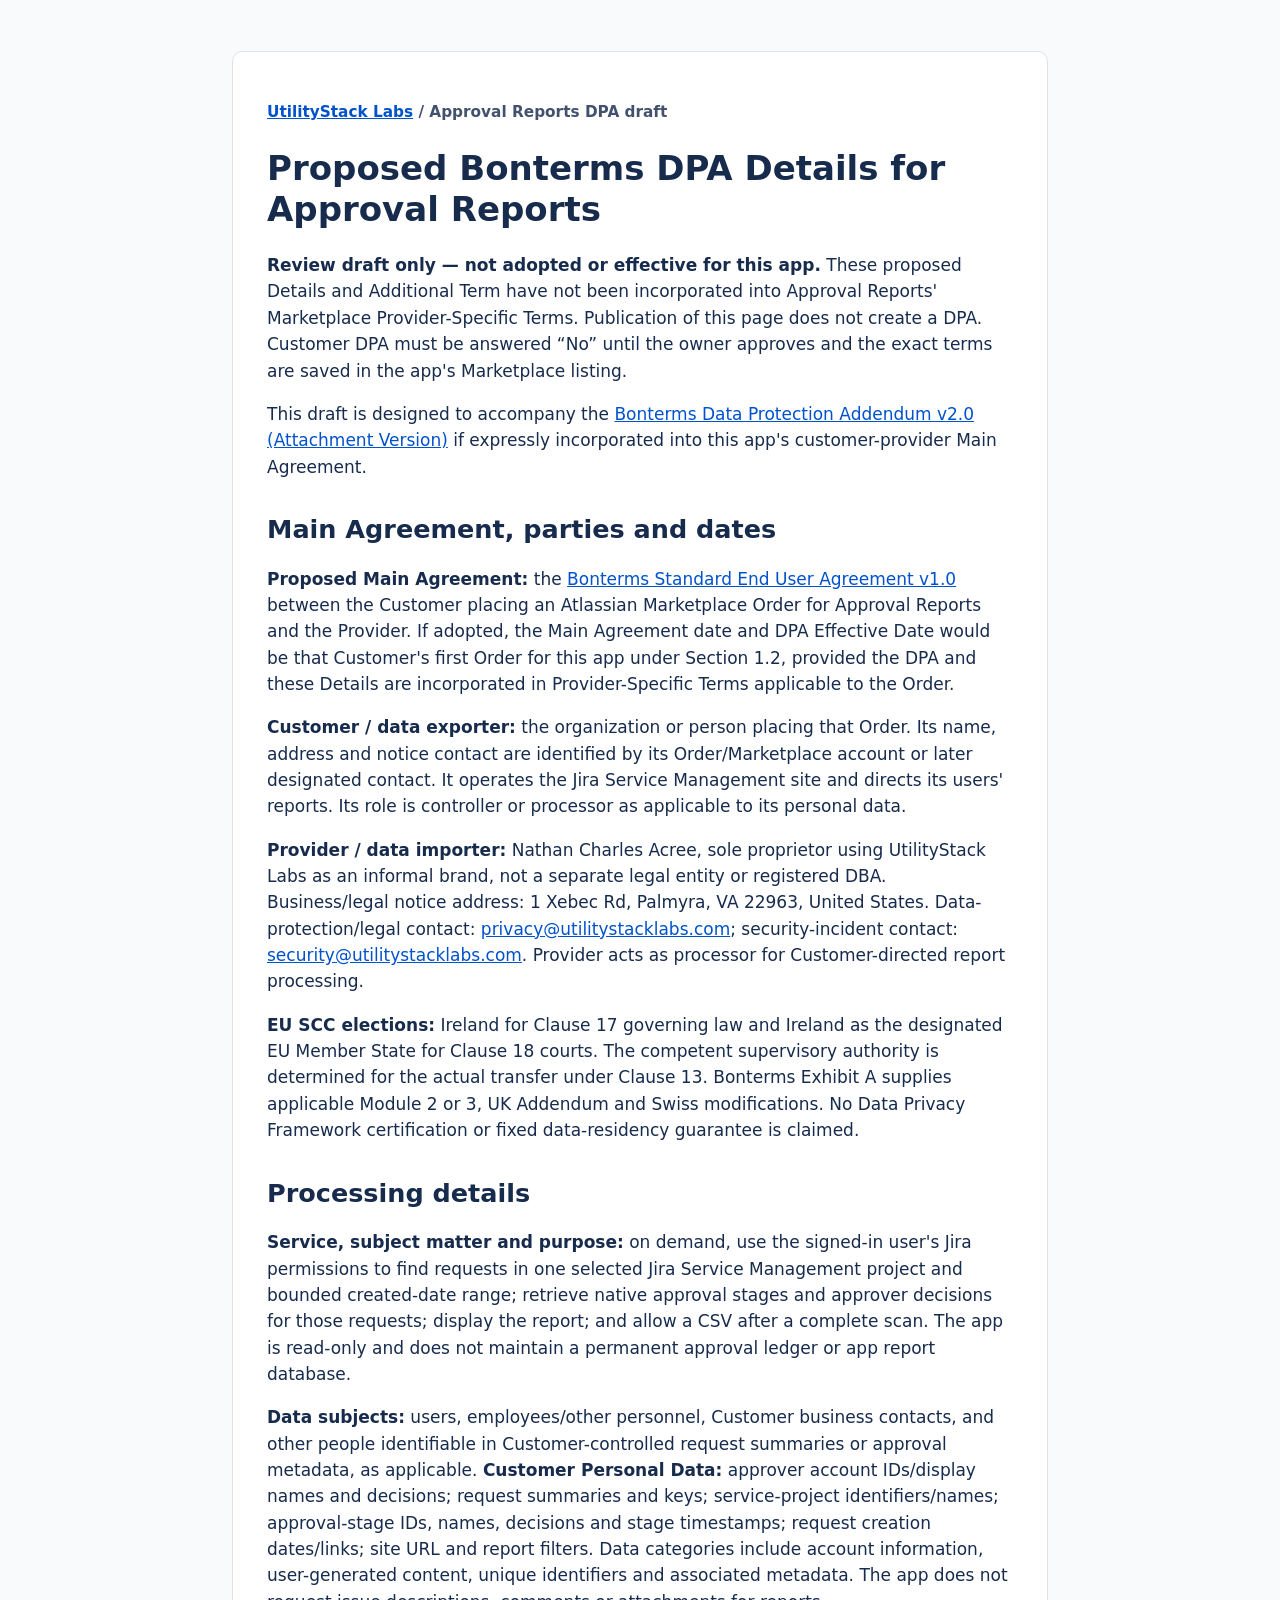
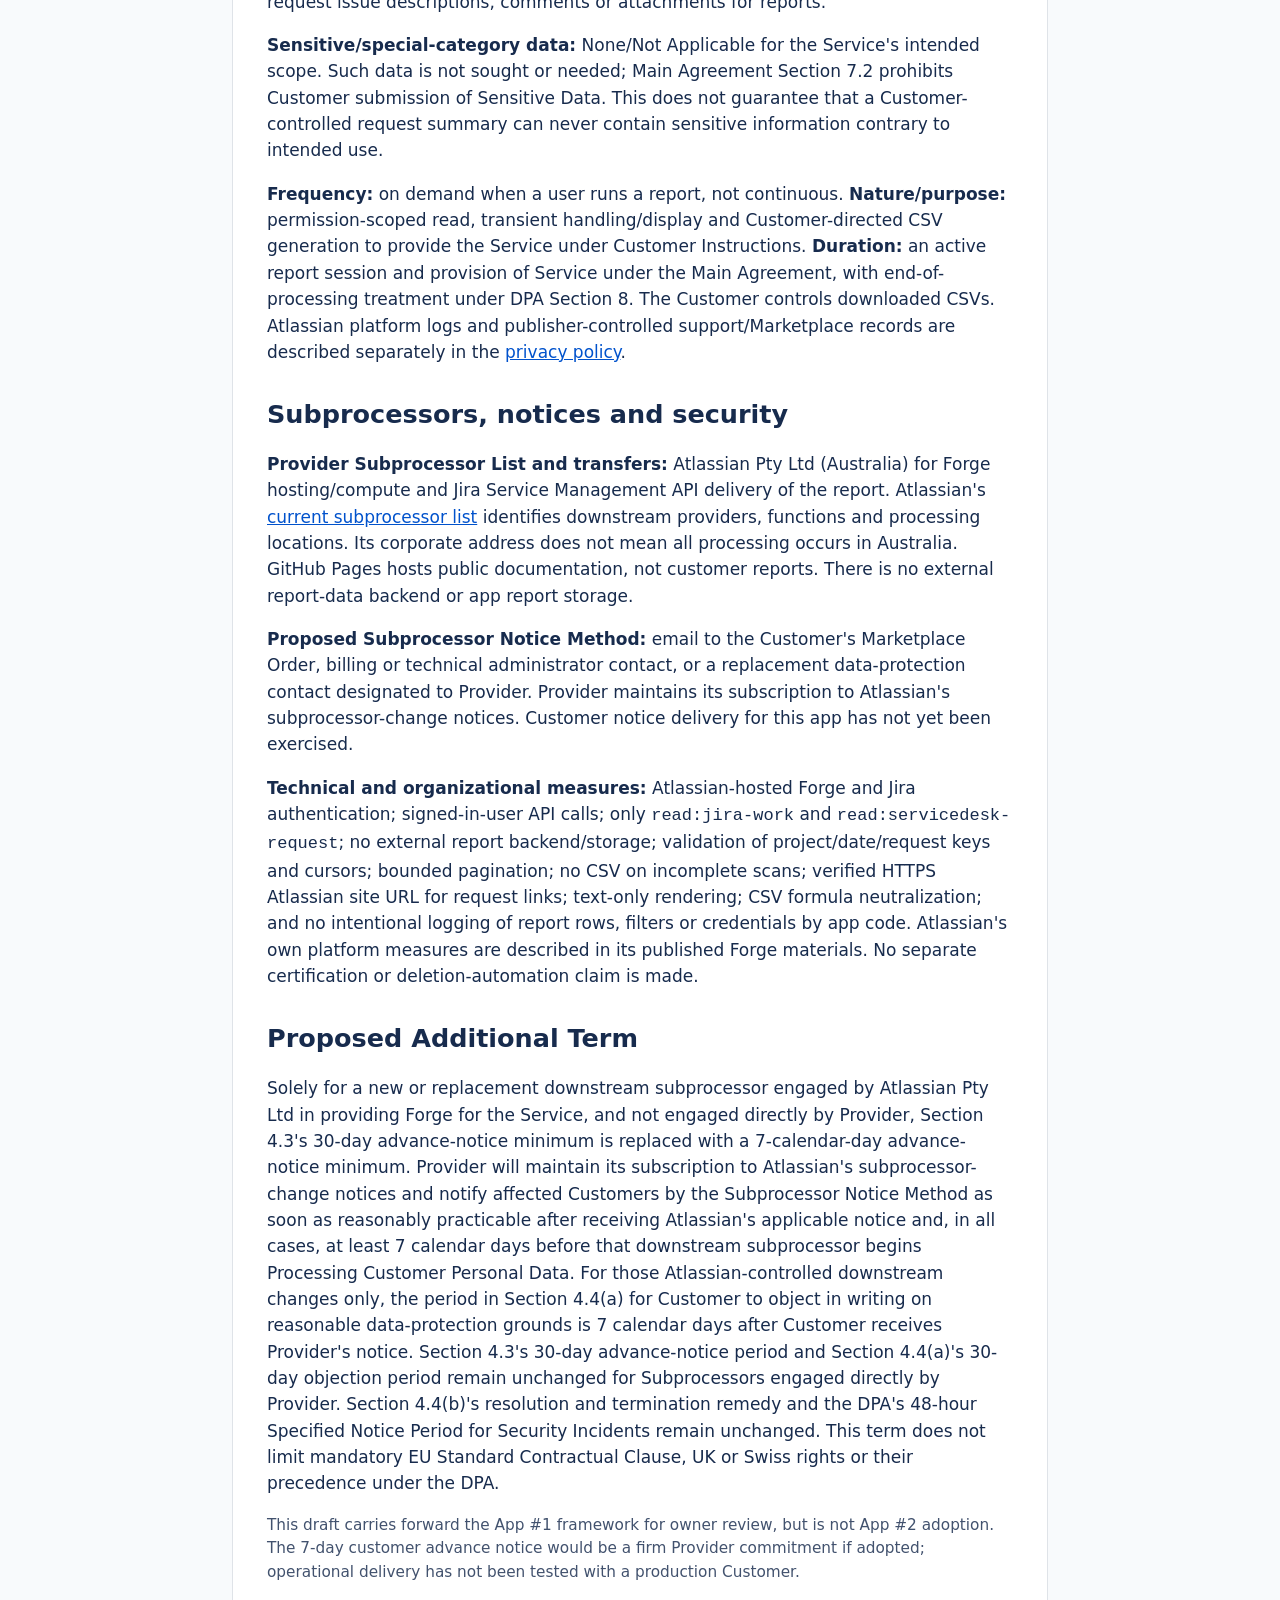
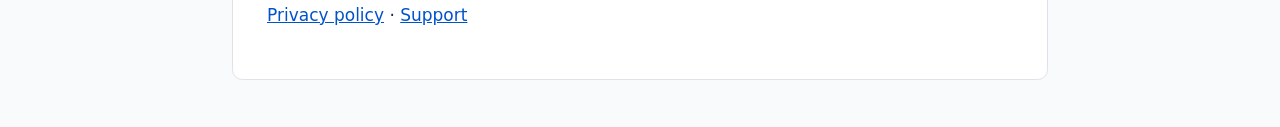
==== approval-reports-dpa.html @ 7694401a "Add Approval Reports support and legal drafts" ====
<!doctype html>
<html lang="en">
<head>
  <meta charset="utf-8">
  <meta name="viewport" content="width=device-width, initial-scale=1">
  <title>Proposed DPA Details — Approval Reports for Jira Service Management</title>
  <link rel="stylesheet" href="style.css">
</head>
<body>
  <main>
    <p class="eyebrow"><a href="index.html">UtilityStack Labs</a> / Approval Reports DPA draft</p>
    <h1>Proposed Bonterms DPA Details for Approval Reports</h1>
    <p><strong>Review draft only — not adopted or effective for this app.</strong> These proposed Details and Additional Term have not been incorporated into Approval Reports' Marketplace Provider-Specific Terms. Publication of this page does not create a DPA. Customer DPA must be answered “No” until the owner approves and the exact terms are saved in the app's Marketplace listing.</p>
    <p>This draft is designed to accompany the <a href="https://bonterms.com/standard/dpa-v2-attachment-version">Bonterms Data Protection Addendum v2.0 (Attachment Version)</a> if expressly incorporated into this app's customer-provider Main Agreement.</p>
    <h2>Main Agreement, parties and dates</h2>
    <p><strong>Proposed Main Agreement:</strong> the <a href="https://www.atlassian.com/licensing/marketplace/end-user-agreement-v1">Bonterms Standard End User Agreement v1.0</a> between the Customer placing an Atlassian Marketplace Order for Approval Reports and the Provider. If adopted, the Main Agreement date and DPA Effective Date would be that Customer's first Order for this app under Section 1.2, provided the DPA and these Details are incorporated in Provider-Specific Terms applicable to the Order.</p>
    <p><strong>Customer / data exporter:</strong> the organization or person placing that Order. Its name, address and notice contact are identified by its Order/Marketplace account or later designated contact. It operates the Jira Service Management site and directs its users' reports. Its role is controller or processor as applicable to its personal data.</p>
    <p><strong>Provider / data importer:</strong> Nathan Charles Acree, sole proprietor using UtilityStack Labs as an informal brand, not a separate legal entity or registered DBA. Business/legal notice address: 1 Xebec Rd, Palmyra, VA 22963, United States. Data-protection/legal contact: <a href="mailto:privacy@utilitystacklabs.com">privacy@utilitystacklabs.com</a>; security-incident contact: <a href="mailto:security@utilitystacklabs.com">security@utilitystacklabs.com</a>. Provider acts as processor for Customer-directed report processing.</p>
    <p><strong>EU SCC elections:</strong> Ireland for Clause 17 governing law and Ireland as the designated EU Member State for Clause 18 courts. The competent supervisory authority is determined for the actual transfer under Clause 13. Bonterms Exhibit A supplies applicable Module 2 or 3, UK Addendum and Swiss modifications. No Data Privacy Framework certification or fixed data-residency guarantee is claimed.</p>
    <h2>Processing details</h2>
    <p><strong>Service, subject matter and purpose:</strong> on demand, use the signed-in user's Jira permissions to find requests in one selected Jira Service Management project and bounded created-date range; retrieve native approval stages and approver decisions for those requests; display the report; and allow a CSV after a complete scan. The app is read-only and does not maintain a permanent approval ledger or app report database.</p>
    <p><strong>Data subjects:</strong> users, employees/other personnel, Customer business contacts, and other people identifiable in Customer-controlled request summaries or approval metadata, as applicable. <strong>Customer Personal Data:</strong> approver account IDs/display names and decisions; request summaries and keys; service-project identifiers/names; approval-stage IDs, names, decisions and stage timestamps; request creation dates/links; site URL and report filters. Data categories include account information, user-generated content, unique identifiers and associated metadata. The app does not request issue descriptions, comments or attachments for reports.</p>
    <p><strong>Sensitive/special-category data:</strong> None/Not Applicable for the Service's intended scope. Such data is not sought or needed; Main Agreement Section 7.2 prohibits Customer submission of Sensitive Data. This does not guarantee that a Customer-controlled request summary can never contain sensitive information contrary to intended use.</p>
    <p><strong>Frequency:</strong> on demand when a user runs a report, not continuous. <strong>Nature/purpose:</strong> permission-scoped read, transient handling/display and Customer-directed CSV generation to provide the Service under Customer Instructions. <strong>Duration:</strong> an active report session and provision of Service under the Main Agreement, with end-of-processing treatment under DPA Section 8. The Customer controls downloaded CSVs. Atlassian platform logs and publisher-controlled support/Marketplace records are described separately in the <a href="approval-reports-privacy.html">privacy policy</a>.</p>
    <h2>Subprocessors, notices and security</h2>
    <p><strong>Provider Subprocessor List and transfers:</strong> Atlassian Pty Ltd (Australia) for Forge hosting/compute and Jira Service Management API delivery of the report. Atlassian's <a href="https://www.atlassian.com/legal/sub-processors">current subprocessor list</a> identifies downstream providers, functions and processing locations. Its corporate address does not mean all processing occurs in Australia. GitHub Pages hosts public documentation, not customer reports. There is no external report-data backend or app report storage.</p>
    <p><strong>Proposed Subprocessor Notice Method:</strong> email to the Customer's Marketplace Order, billing or technical administrator contact, or a replacement data-protection contact designated to Provider. Provider maintains its subscription to Atlassian's subprocessor-change notices. Customer notice delivery for this app has not yet been exercised.</p>
    <p><strong>Technical and organizational measures:</strong> Atlassian-hosted Forge and Jira authentication; signed-in-user API calls; only <code>read:jira-work</code> and <code>read:servicedesk-request</code>; no external report backend/storage; validation of project/date/request keys and cursors; bounded pagination; no CSV on incomplete scans; verified HTTPS Atlassian site URL for request links; text-only rendering; CSV formula neutralization; and no intentional logging of report rows, filters or credentials by app code. Atlassian's own platform measures are described in its published Forge materials. No separate certification or deletion-automation claim is made.</p>
    <h2>Proposed Additional Term</h2>
    <p>Solely for a new or replacement downstream subprocessor engaged by Atlassian Pty Ltd in providing Forge for the Service, and not engaged directly by Provider, Section 4.3's 30-day advance-notice minimum is replaced with a 7-calendar-day advance-notice minimum. Provider will maintain its subscription to Atlassian's subprocessor-change notices and notify affected Customers by the Subprocessor Notice Method as soon as reasonably practicable after receiving Atlassian's applicable notice and, in all cases, at least 7 calendar days before that downstream subprocessor begins Processing Customer Personal Data. For those Atlassian-controlled downstream changes only, the period in Section 4.4(a) for Customer to object in writing on reasonable data-protection grounds is 7 calendar days after Customer receives Provider's notice. Section 4.3's 30-day advance-notice period and Section 4.4(a)'s 30-day objection period remain unchanged for Subprocessors engaged directly by Provider. Section 4.4(b)'s resolution and termination remedy and the DPA's 48-hour Specified Notice Period for Security Incidents remain unchanged. This term does not limit mandatory EU Standard Contractual Clause, UK or Swiss rights or their precedence under the DPA.</p>
    <p class="note">This draft carries forward the App #1 framework for owner review, but is not App #2 adoption. The 7-day customer advance notice would be a firm Provider commitment if adopted; operational delivery has not been tested with a production Customer.</p>
    <p><a href="approval-reports-privacy.html">Privacy policy</a> · <a href="approval-reports-support.html">Support</a></p>
  </main>
</body>
</html>
---- style.css ----
:root { color-scheme: light; font: 17px/1.55 system-ui, sans-serif; color: #172b4d; background: #f8fafc; }
* { box-sizing: border-box; }
body { margin: 0; }
main { max-width: 48rem; margin: 3rem auto; padding: 2rem; background: white; border: 1px solid #dfe3e8; border-radius: .6rem; }
h1, h2 { line-height: 1.2; }
h2 { margin-top: 2rem; }
a { color: #0052cc; }
nav { display: flex; flex-wrap: wrap; gap: 1rem; margin-top: 2rem; }
.eyebrow { color: #42526e; font-size: .9rem; font-weight: 700; }
.note { color: #42526e; font-size: .9rem; }
@media (max-width: 52rem) { main { margin: 0; padding: 1.5rem; border: 0; border-radius: 0; } }
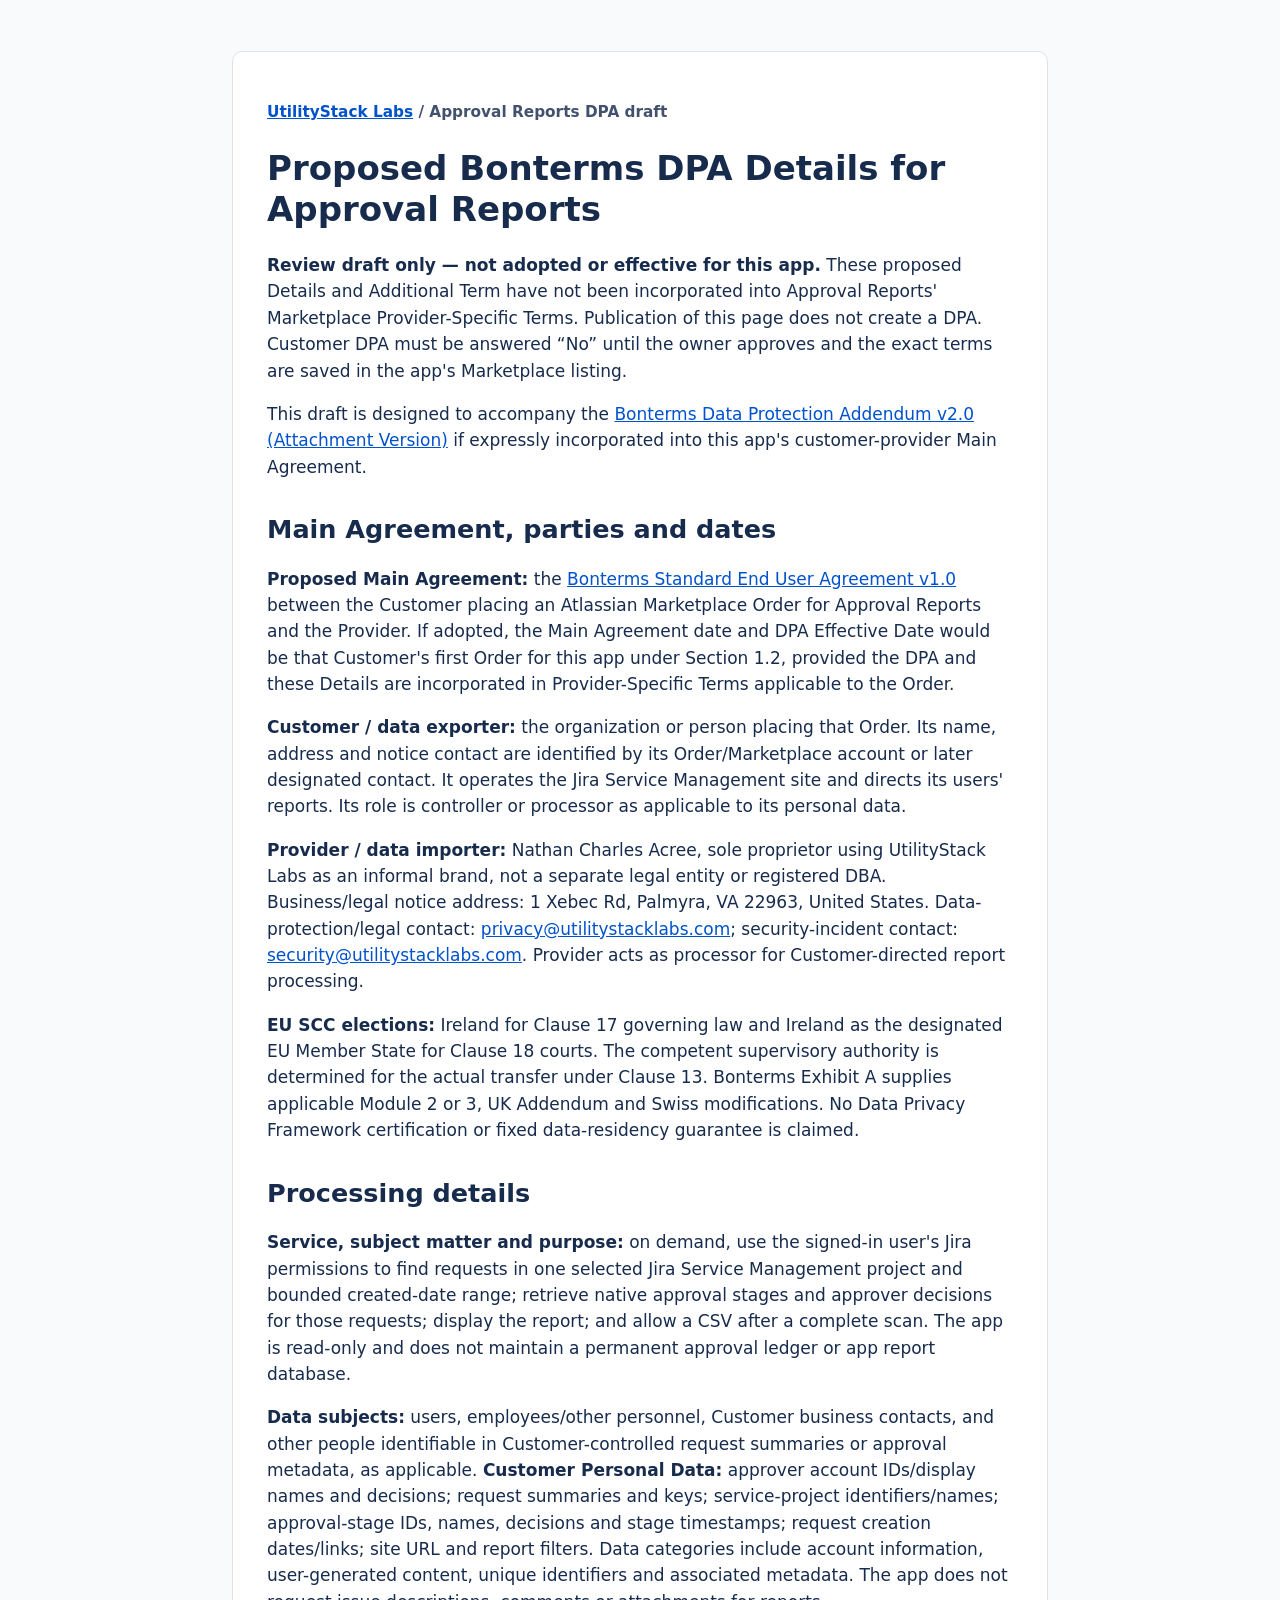
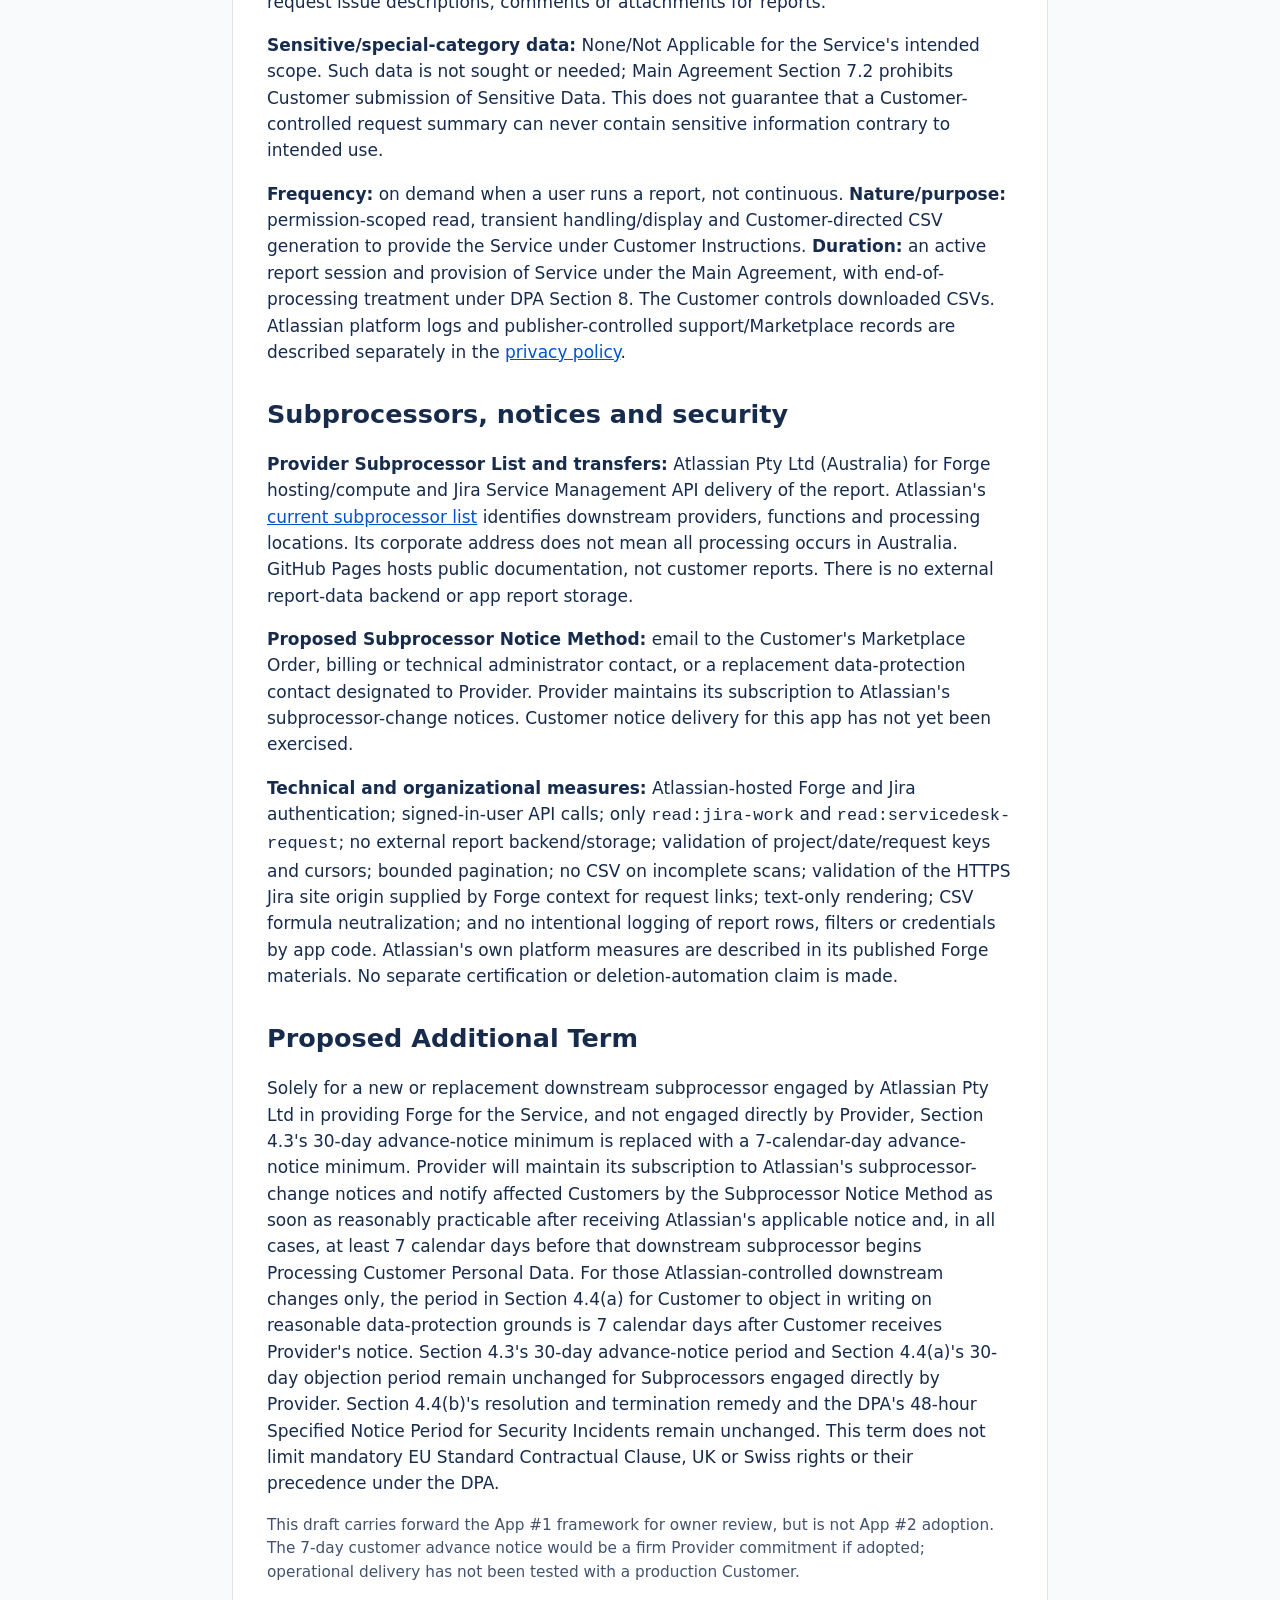
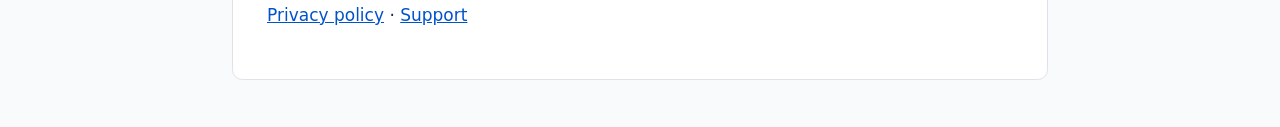
==== commit 9df9311d: "Align proposed DPA site-origin description" ====
--- a/approval-reports-dpa.html
+++ b/approval-reports-dpa.html
@@ -25,7 +25,7 @@
     <h2>Subprocessors, notices and security</h2>
     <p><strong>Provider Subprocessor List and transfers:</strong> Atlassian Pty Ltd (Australia) for Forge hosting/compute and Jira Service Management API delivery of the report. Atlassian's <a href="https://www.atlassian.com/legal/sub-processors">current subprocessor list</a> identifies downstream providers, functions and processing locations. Its corporate address does not mean all processing occurs in Australia. GitHub Pages hosts public documentation, not customer reports. There is no external report-data backend or app report storage.</p>
     <p><strong>Proposed Subprocessor Notice Method:</strong> email to the Customer's Marketplace Order, billing or technical administrator contact, or a replacement data-protection contact designated to Provider. Provider maintains its subscription to Atlassian's subprocessor-change notices. Customer notice delivery for this app has not yet been exercised.</p>
-    <p><strong>Technical and organizational measures:</strong> Atlassian-hosted Forge and Jira authentication; signed-in-user API calls; only <code>read:jira-work</code> and <code>read:servicedesk-request</code>; no external report backend/storage; validation of project/date/request keys and cursors; bounded pagination; no CSV on incomplete scans; verified HTTPS Atlassian site URL for request links; text-only rendering; CSV formula neutralization; and no intentional logging of report rows, filters or credentials by app code. Atlassian's own platform measures are described in its published Forge materials. No separate certification or deletion-automation claim is made.</p>
+    <p><strong>Technical and organizational measures:</strong> Atlassian-hosted Forge and Jira authentication; signed-in-user API calls; only <code>read:jira-work</code> and <code>read:servicedesk-request</code>; no external report backend/storage; validation of project/date/request keys and cursors; bounded pagination; no CSV on incomplete scans; validation of the HTTPS Jira site origin supplied by Forge context for request links; text-only rendering; CSV formula neutralization; and no intentional logging of report rows, filters or credentials by app code. Atlassian's own platform measures are described in its published Forge materials. No separate certification or deletion-automation claim is made.</p>
     <h2>Proposed Additional Term</h2>
     <p>Solely for a new or replacement downstream subprocessor engaged by Atlassian Pty Ltd in providing Forge for the Service, and not engaged directly by Provider, Section 4.3's 30-day advance-notice minimum is replaced with a 7-calendar-day advance-notice minimum. Provider will maintain its subscription to Atlassian's subprocessor-change notices and notify affected Customers by the Subprocessor Notice Method as soon as reasonably practicable after receiving Atlassian's applicable notice and, in all cases, at least 7 calendar days before that downstream subprocessor begins Processing Customer Personal Data. For those Atlassian-controlled downstream changes only, the period in Section 4.4(a) for Customer to object in writing on reasonable data-protection grounds is 7 calendar days after Customer receives Provider's notice. Section 4.3's 30-day advance-notice period and Section 4.4(a)'s 30-day objection period remain unchanged for Subprocessors engaged directly by Provider. Section 4.4(b)'s resolution and termination remedy and the DPA's 48-hour Specified Notice Period for Security Incidents remain unchanged. This term does not limit mandatory EU Standard Contractual Clause, UK or Swiss rights or their precedence under the DPA.</p>
     <p class="note">This draft carries forward the App #1 framework for owner review, but is not App #2 adoption. The 7-day customer advance notice would be a firm Provider commitment if adopted; operational delivery has not been tested with a production Customer.</p>
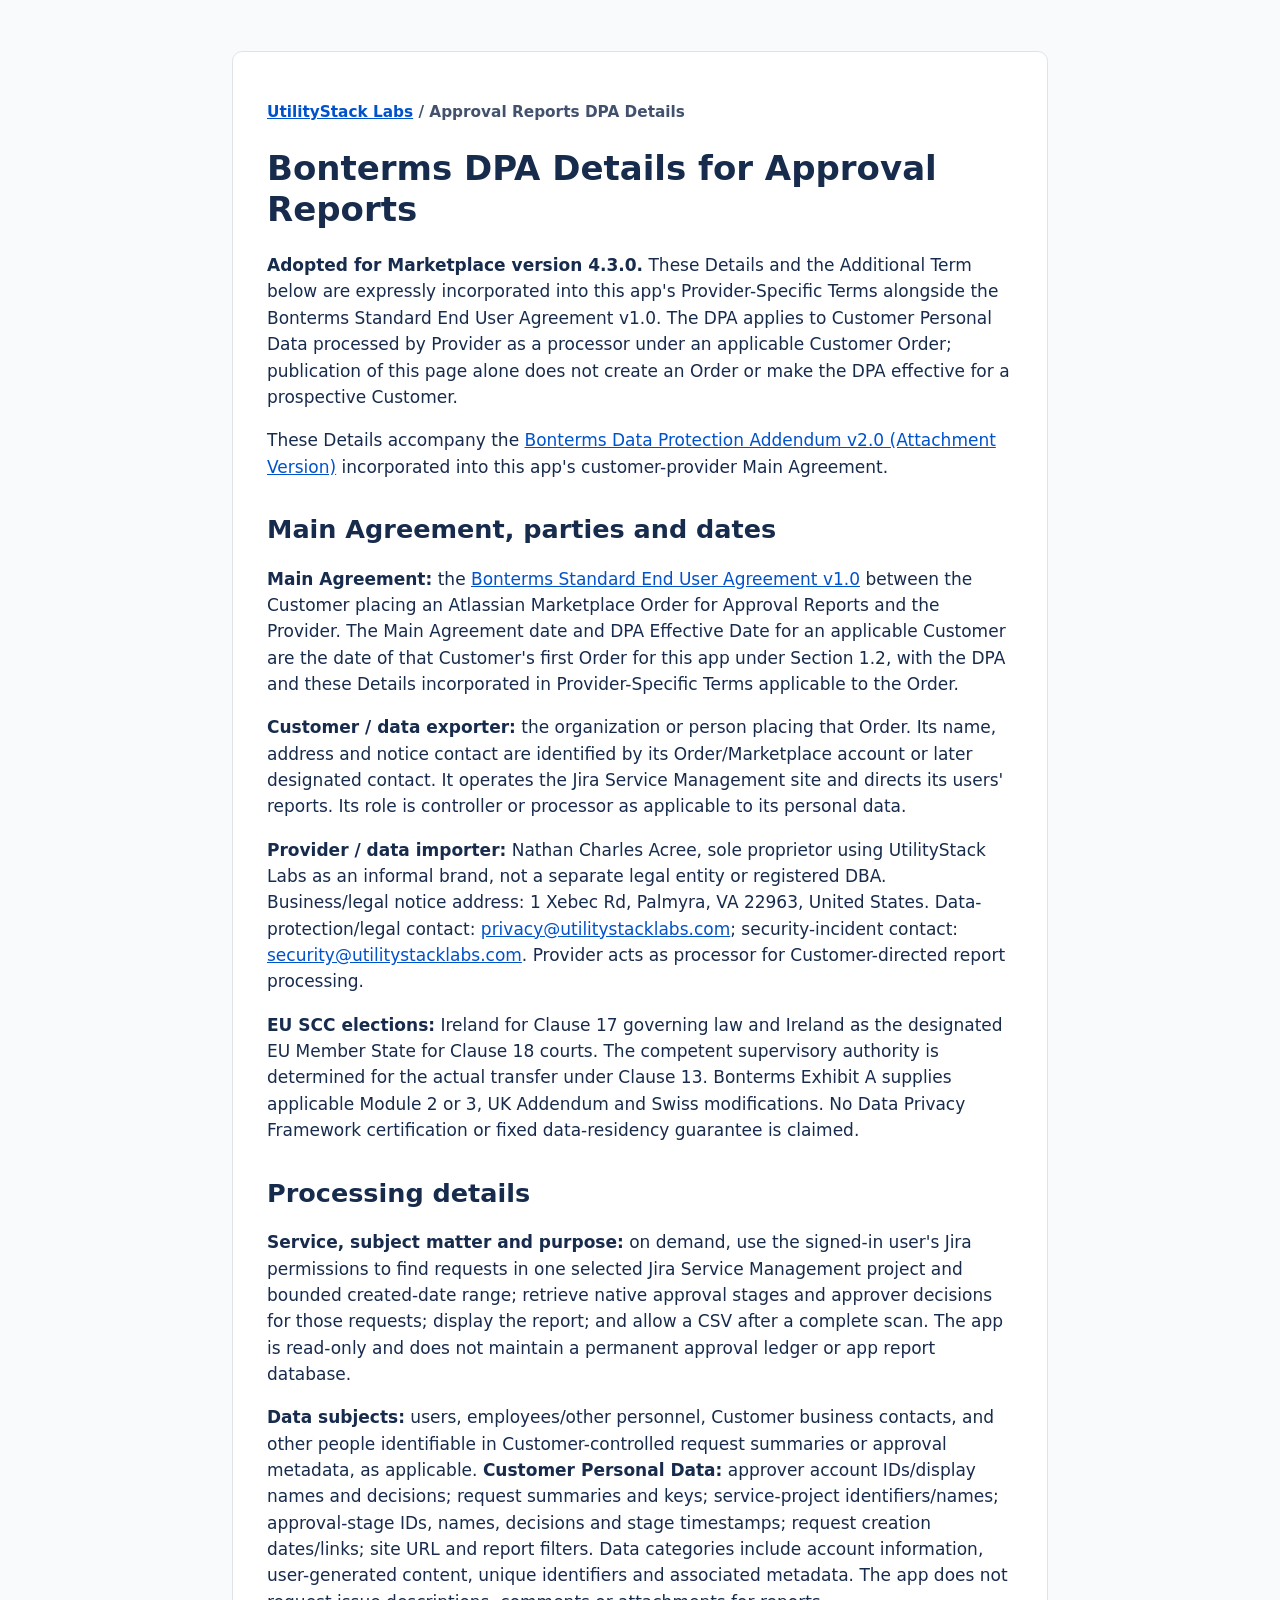
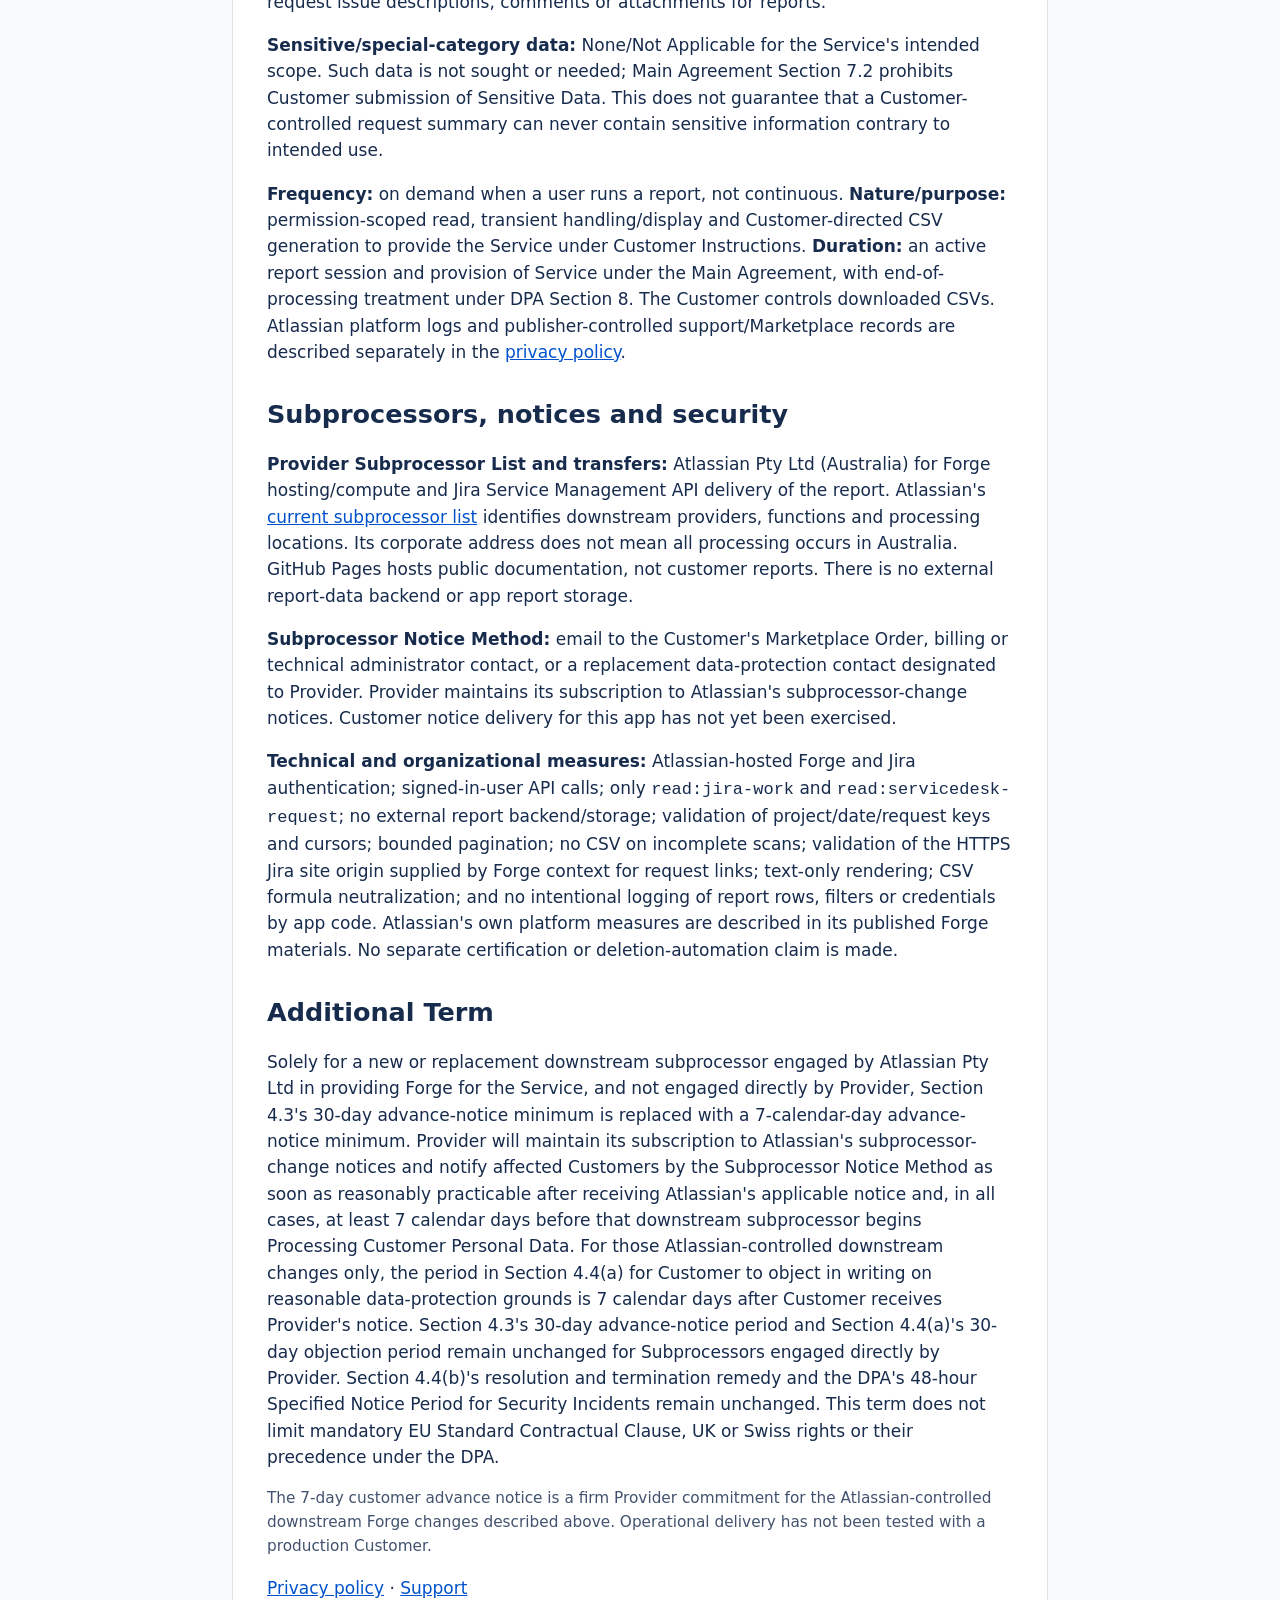
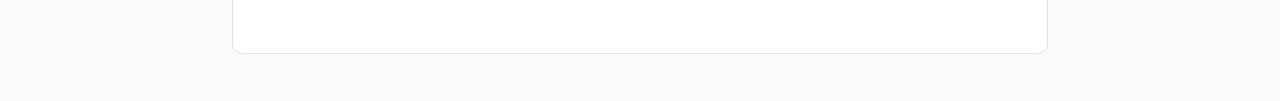
==== commit 712748ec: "Adopt Approval Reports DPA details" ====
--- a/approval-reports-dpa.html
+++ b/approval-reports-dpa.html
@@ -3,17 +3,17 @@
 <head>
   <meta charset="utf-8">
   <meta name="viewport" content="width=device-width, initial-scale=1">
-  <title>Proposed DPA Details — Approval Reports for Jira Service Management</title>
+  <title>DPA Details — Approval Reports for Jira Service Management</title>
   <link rel="stylesheet" href="style.css">
 </head>
 <body>
   <main>
-    <p class="eyebrow"><a href="index.html">UtilityStack Labs</a> / Approval Reports DPA draft</p>
-    <h1>Proposed Bonterms DPA Details for Approval Reports</h1>
-    <p><strong>Review draft only — not adopted or effective for this app.</strong> These proposed Details and Additional Term have not been incorporated into Approval Reports' Marketplace Provider-Specific Terms. Publication of this page does not create a DPA. Customer DPA must be answered “No” until the owner approves and the exact terms are saved in the app's Marketplace listing.</p>
-    <p>This draft is designed to accompany the <a href="https://bonterms.com/standard/dpa-v2-attachment-version">Bonterms Data Protection Addendum v2.0 (Attachment Version)</a> if expressly incorporated into this app's customer-provider Main Agreement.</p>
+    <p class="eyebrow"><a href="index.html">UtilityStack Labs</a> / Approval Reports DPA Details</p>
+    <h1>Bonterms DPA Details for Approval Reports</h1>
+    <p><strong>Adopted for Marketplace version 4.3.0.</strong> These Details and the Additional Term below are expressly incorporated into this app's Provider-Specific Terms alongside the Bonterms Standard End User Agreement v1.0. The DPA applies to Customer Personal Data processed by Provider as a processor under an applicable Customer Order; publication of this page alone does not create an Order or make the DPA effective for a prospective Customer.</p>
+    <p>These Details accompany the <a href="https://bonterms.com/standard/dpa-v2-attachment-version">Bonterms Data Protection Addendum v2.0 (Attachment Version)</a> incorporated into this app's customer-provider Main Agreement.</p>
     <h2>Main Agreement, parties and dates</h2>
-    <p><strong>Proposed Main Agreement:</strong> the <a href="https://www.atlassian.com/licensing/marketplace/end-user-agreement-v1">Bonterms Standard End User Agreement v1.0</a> between the Customer placing an Atlassian Marketplace Order for Approval Reports and the Provider. If adopted, the Main Agreement date and DPA Effective Date would be that Customer's first Order for this app under Section 1.2, provided the DPA and these Details are incorporated in Provider-Specific Terms applicable to the Order.</p>
+    <p><strong>Main Agreement:</strong> the <a href="https://www.atlassian.com/licensing/marketplace/end-user-agreement-v1">Bonterms Standard End User Agreement v1.0</a> between the Customer placing an Atlassian Marketplace Order for Approval Reports and the Provider. The Main Agreement date and DPA Effective Date for an applicable Customer are the date of that Customer's first Order for this app under Section 1.2, with the DPA and these Details incorporated in Provider-Specific Terms applicable to the Order.</p>
     <p><strong>Customer / data exporter:</strong> the organization or person placing that Order. Its name, address and notice contact are identified by its Order/Marketplace account or later designated contact. It operates the Jira Service Management site and directs its users' reports. Its role is controller or processor as applicable to its personal data.</p>
     <p><strong>Provider / data importer:</strong> Nathan Charles Acree, sole proprietor using UtilityStack Labs as an informal brand, not a separate legal entity or registered DBA. Business/legal notice address: 1 Xebec Rd, Palmyra, VA 22963, United States. Data-protection/legal contact: <a href="mailto:privacy@utilitystacklabs.com">privacy@utilitystacklabs.com</a>; security-incident contact: <a href="mailto:security@utilitystacklabs.com">security@utilitystacklabs.com</a>. Provider acts as processor for Customer-directed report processing.</p>
     <p><strong>EU SCC elections:</strong> Ireland for Clause 17 governing law and Ireland as the designated EU Member State for Clause 18 courts. The competent supervisory authority is determined for the actual transfer under Clause 13. Bonterms Exhibit A supplies applicable Module 2 or 3, UK Addendum and Swiss modifications. No Data Privacy Framework certification or fixed data-residency guarantee is claimed.</p>
@@ -24,11 +24,11 @@
     <p><strong>Frequency:</strong> on demand when a user runs a report, not continuous. <strong>Nature/purpose:</strong> permission-scoped read, transient handling/display and Customer-directed CSV generation to provide the Service under Customer Instructions. <strong>Duration:</strong> an active report session and provision of Service under the Main Agreement, with end-of-processing treatment under DPA Section 8. The Customer controls downloaded CSVs. Atlassian platform logs and publisher-controlled support/Marketplace records are described separately in the <a href="approval-reports-privacy.html">privacy policy</a>.</p>
     <h2>Subprocessors, notices and security</h2>
     <p><strong>Provider Subprocessor List and transfers:</strong> Atlassian Pty Ltd (Australia) for Forge hosting/compute and Jira Service Management API delivery of the report. Atlassian's <a href="https://www.atlassian.com/legal/sub-processors">current subprocessor list</a> identifies downstream providers, functions and processing locations. Its corporate address does not mean all processing occurs in Australia. GitHub Pages hosts public documentation, not customer reports. There is no external report-data backend or app report storage.</p>
-    <p><strong>Proposed Subprocessor Notice Method:</strong> email to the Customer's Marketplace Order, billing or technical administrator contact, or a replacement data-protection contact designated to Provider. Provider maintains its subscription to Atlassian's subprocessor-change notices. Customer notice delivery for this app has not yet been exercised.</p>
+    <p><strong>Subprocessor Notice Method:</strong> email to the Customer's Marketplace Order, billing or technical administrator contact, or a replacement data-protection contact designated to Provider. Provider maintains its subscription to Atlassian's subprocessor-change notices. Customer notice delivery for this app has not yet been exercised.</p>
     <p><strong>Technical and organizational measures:</strong> Atlassian-hosted Forge and Jira authentication; signed-in-user API calls; only <code>read:jira-work</code> and <code>read:servicedesk-request</code>; no external report backend/storage; validation of project/date/request keys and cursors; bounded pagination; no CSV on incomplete scans; validation of the HTTPS Jira site origin supplied by Forge context for request links; text-only rendering; CSV formula neutralization; and no intentional logging of report rows, filters or credentials by app code. Atlassian's own platform measures are described in its published Forge materials. No separate certification or deletion-automation claim is made.</p>
-    <h2>Proposed Additional Term</h2>
+    <h2>Additional Term</h2>
     <p>Solely for a new or replacement downstream subprocessor engaged by Atlassian Pty Ltd in providing Forge for the Service, and not engaged directly by Provider, Section 4.3's 30-day advance-notice minimum is replaced with a 7-calendar-day advance-notice minimum. Provider will maintain its subscription to Atlassian's subprocessor-change notices and notify affected Customers by the Subprocessor Notice Method as soon as reasonably practicable after receiving Atlassian's applicable notice and, in all cases, at least 7 calendar days before that downstream subprocessor begins Processing Customer Personal Data. For those Atlassian-controlled downstream changes only, the period in Section 4.4(a) for Customer to object in writing on reasonable data-protection grounds is 7 calendar days after Customer receives Provider's notice. Section 4.3's 30-day advance-notice period and Section 4.4(a)'s 30-day objection period remain unchanged for Subprocessors engaged directly by Provider. Section 4.4(b)'s resolution and termination remedy and the DPA's 48-hour Specified Notice Period for Security Incidents remain unchanged. This term does not limit mandatory EU Standard Contractual Clause, UK or Swiss rights or their precedence under the DPA.</p>
-    <p class="note">This draft carries forward the App #1 framework for owner review, but is not App #2 adoption. The 7-day customer advance notice would be a firm Provider commitment if adopted; operational delivery has not been tested with a production Customer.</p>
+    <p class="note">The 7-day customer advance notice is a firm Provider commitment for the Atlassian-controlled downstream Forge changes described above. Operational delivery has not been tested with a production Customer.</p>
     <p><a href="approval-reports-privacy.html">Privacy policy</a> · <a href="approval-reports-support.html">Support</a></p>
   </main>
 </body>
